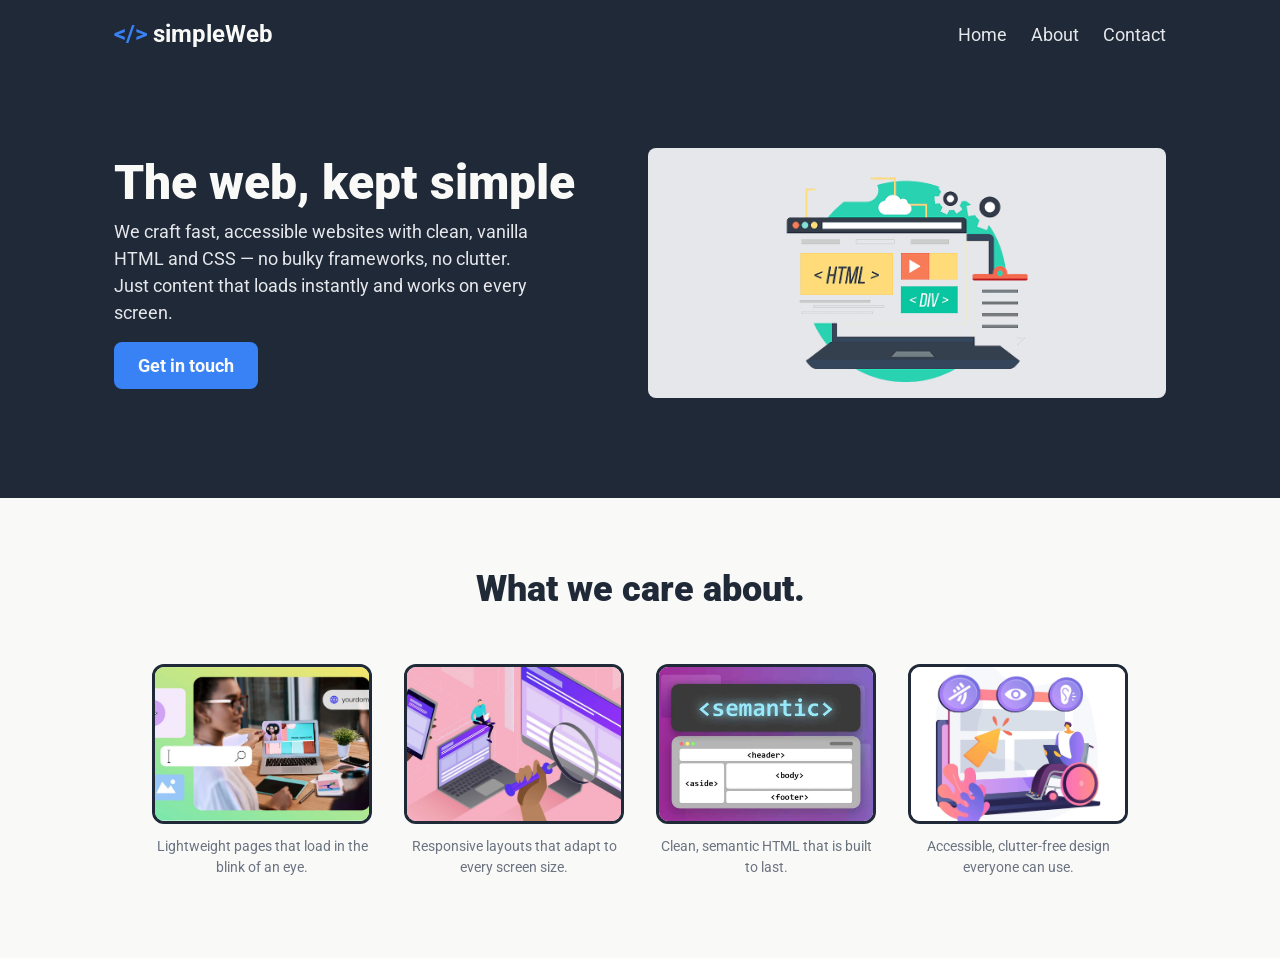
==== index.html @ 4fd6ed1d "refresh home hero and cards content" ====
<!DOCTYPE html>
<html lang="en">
  <head>
    <meta charset="UTF-8" />
    <meta name="viewport" content="width=device-width, initial-scale=1.0" />
    <title>Team Project — Home</title>

    <!-- Shared CSS foundation -->
    <link rel="stylesheet" href="css/reset.css" />
    <link rel="stylesheet" href="css/variables.css" />
    <link rel="stylesheet" href="css/base.css" />
    <!-- Shared components (header, footer) -->
    <link rel="stylesheet" href="css/components.css" />
    <!-- Page-specific styles -->
    <link rel="stylesheet" href="css/index.css" />
  </head>
  <body>
    <!-- Site header — shared component (also used on every secondary page) -->
    <header class="site-header">
      <div class="container site-header__inner">
        <a href="index.html" class="logo"><span class="logo__mark">&lt;/&gt;</span>simpleWeb</a>
        <nav class="site-nav" aria-label="Primary">
          <ul class="nav-list">
            <li><a href="index.html">Home</a></li>
            <li><a href="page-2.html">About</a></li>
            <li><a href="page-3.html">Contact</a></li>
          </ul>
        </nav>
      </div>
    </header>

    <!-- Section 1: Hero — owner: Ziuling -->
    <section class="hero-block">
      <!-- Hero: two columns (text + image)
       The div tag is used to group elements by design;
       no specific semantic tag is needed here. -->
      <div class="hero container">
        <div class="hero__text">
          <h1 class="hero__title">The web, kept simple</h1>
          <p class="hero__subtext">
            We craft fast, accessible websites with clean, vanilla HTML and CSS —
            no bulky frameworks, no clutter. Just content that loads instantly and
            works on every screen.
          </p>
          <a href="page-3.html" class="btn">Get in touch</a>
        </div>
        <img
          class="hero__image"
          src="img/hero-illustration.png"
          alt="Illustration of web development on a laptop showing HTML and DIV tags"
        />
      </div>
    </section>

    <!-- Section 2: Some random information (4 cards) — owner: Ziuling -->
    <section class="info container">
      <h2 class="info__heading">What we care about.</h2>

      <ul class="cards">
        <li class="card">
          <figure class="card__figure">
            <img
              class="card__img"
              src="img/web-page.jpg"
              alt="A designer building a web page on a laptop"
            />
            <figcaption class="card__caption">
              Lightweight pages that load in the blink of an eye.
            </figcaption>
          </figure>
        </li>
        <li class="card">
          <figure class="card__figure">
            <img
              class="card__img"
              src="img/responsive.jpg"
              alt="The same website shown on a phone, laptop and desktop"
            />
            <figcaption class="card__caption">
              Responsive layouts that adapt to every screen size.
            </figcaption>
          </figure>
        </li>
        <li class="card">
          <figure class="card__figure">
            <img
              class="card__img"
              src="img/semantic-html.jpg"
              alt="A diagram of semantic HTML tags: header, aside, body and footer"
            />
            <figcaption class="card__caption">
              Clean, semantic HTML that is built to last.
            </figcaption>
          </figure>
        </li>
        <li class="card">
          <figure class="card__figure">
            <img
              class="card__img"
              src="img/web-accesible.jpg"
              alt="A person in a wheelchair using a laptop, with accessibility icons"
            />
            <figcaption class="card__caption">
              Accessible, clutter-free design everyone can use.
            </figcaption>
          </figure>
        </li>
      </ul>
    </section>

    <!-- Section 3: Quote / testimonial — owner: Monica -->

    <!-- Section 4: Call to action — owner: Monica -->

    <!-- Footer — owner: Monica -->
  </body>
</html>
---- css/variables.css ----
/* ==========================================================================
   variables.css 
   Single source of truth for colors, font family and type sizes.
   ========================================================================== */

:root {
  /* Colors */
  --color-dark: #1F2937;        /* Hero & footer background; info header & quote text */
  --color-light: #F9FAF8;       /* Hero title, logo */
  --color-gray-light: #E5E7EB;  /* Secondary text, header links, quote background */
  --color-blue: #3882F6;        /* Buttons, call-to-action background */

  /* Typography */
  --font: 'Roboto', sans-serif;

  /* Font sizes */
  --fs-hero-title: 48px;        /* weight 900 */
  --fs-logo: 24px;              /* weight 700 */
  --fs-info-header: 36px;       /* weight 900 */
  --fs-quote: 36px;             /* weight 300, italic */
  --fs-secondary: 18px;         /* secondary text & links */

  /* Font weights */
  --fw-light: 300;
  --fw-regular: 400;
  --fw-bold: 700;
  --fw-black: 900;
}
---- css/base.css ----
/* --------------------------------------------------------------------------
   Self-hosted Roboto (files live in /fonts)
   Weights: 300, 400, 700, 900 and italic 300.
   -------------------------------------------------------------------------- */
@font-face {
  font-family: 'Roboto';
  font-style: normal;
  font-weight: 300;
  font-display: swap;
  src: url('../fonts/roboto-light.ttf') format('truetype');
}

@font-face {
  font-family: 'Roboto';
  font-style: normal;
  font-weight: 400;
  font-display: swap;
  src: url('../fonts/roboto-regular.ttf') format('truetype');
}

@font-face {
  font-family: 'Roboto';
  font-style: normal;
  font-weight: 700;
  font-display: swap;
  src: url('../fonts/roboto-bold.ttf') format('truetype');
}

@font-face {
  font-family: 'Roboto';
  font-style: normal;
  font-weight: 900;
  font-display: swap;
  src: url('../fonts/roboto-black.ttf') format('truetype');
}

@font-face {
  font-family: 'Roboto';
  font-style: italic;
  font-weight: 300;
  font-display: swap;
  src: url('../fonts/roboto-light-italic.ttf') format('truetype');
}

/* --------------------------------------------------------------------------
   Global typography
   -------------------------------------------------------------------------- */
body {
  font-family: var(--font);
  font-weight: var(--fw-regular);
  font-size: var(--fs-secondary);
  color: var(--color-dark);
  background-color: var(--color-light);
}

.container {
  display: flex;
  flex-wrap: wrap;
  width: 100%;
  max-width: 1100px;
  margin-inline: auto;
  padding-inline: 24px;
}
---- css/components.css ----
/* ==========================================================================
   components.css — Shared components used across every page
   Site header (logo + nav) and site footer. Layout uses Flexbox only —
   no CSS Grid. Colors/sizes come from variables.css custom properties.
   ========================================================================== */

/* --------------------------------------------------------------------------
   Site header — full-width dark bar; content constrained by .container
   -------------------------------------------------------------------------- */
.site-header {
  background-color: var(--color-dark);
}

/* .container provides flex + max-width + horizontal padding; here we just
   space the logo and nav apart and center them vertically. */
.site-header__inner {
  justify-content: space-between;
  align-items: center;
  padding-top: 16px;
  padding-bottom: 16px;
}

.logo {
  font-size: var(--fs-logo);
  font-weight: var(--fw-bold);
  color: var(--color-light);
}

/* Code-style brackets accent in the logo */
.logo__mark {
  margin-right: 6px;
  color: var(--color-blue);
}

.nav-list {
  display: flex;
  flex-wrap: wrap;
  gap: 24px;
}

.site-nav a {
  font-size: var(--fs-secondary);
  color: var(--color-gray-light);
  transition: color 0.15s ease;
}

.site-nav a:hover {
  color: var(--color-light);
}

/* NOTE: The shared site footer (.site-footer) is owned by Monica and will be
   added here as a shared component. Left out on purpose for now. */

/* --------------------------------------------------------------------------
   Responsive — header centers and nav wraps on small screens
   -------------------------------------------------------------------------- */
@media (max-width: 600px) {
  .site-header__inner {
    flex-wrap: wrap;
    justify-content: center;
    gap: 12px;
    text-align: center;
  }

  .nav-list {
    justify-content: center;
  }
}
---- css/index.css ----
/* ==========================================================================
   index.css — Page-specific styles for index.html
   ========================================================================== */

/* --------------------------------------------------------------------------
   Section 1: Hero — owner: Ziuling
   (Header/nav styles moved to the shared components.css)
   -------------------------------------------------------------------------- */

.hero-block {
  background-color: var(--color-dark);
}

.hero {
  flex-wrap: nowrap;
  align-items: center;
  gap: 48px;
  padding-top: 80px;
  padding-bottom: 100px;
}

/* Left column: title, subtext, button */
.hero__text {
  flex: 1;
}

.hero__title {
  font-size: var(--fs-hero-title);
  font-weight: var(--fw-black);
  line-height: 1.1;
  color: var(--color-light);
}

.hero__subtext {
  margin-top: 8px;
  max-width: 420px;
  font-size: var(--fs-secondary);
  color: var(--color-gray-light);
}

/* Right column: hero illustration (transparent PNG) on a gray panel */
.hero__image {
  flex: 1;
  min-width: 0; /* allow the image to shrink inside the flex row */
  align-self: stretch; /* match the height of the text column */
  width: 100%;
  height: 250px;
  padding: 16px;
  object-fit: contain; /* show the whole illustration, no cropping */
  background-color: var(--color-gray-light);
  border-radius: 8px;
}

/* --------------------------------------------------------------------------
   Reusable button (also used in Section 4 — keep generic)
   -------------------------------------------------------------------------- */
.btn {
  display: inline-block;
  margin-top: 16px;
  padding: 10px 24px;
  border: none;
  border-radius: 8px;
  background-color: var(--color-blue);
  color: var(--color-light);
  font-weight: var(--fw-bold);
  cursor: pointer;
  transition: background-color 0.15s ease, transform 0.05s ease;
}

.btn:hover {
  background-color: #1c6fe0; /* slightly darker shade of --color-blue */
}

.btn:active {
  transform: translateY(1px);
}

/* --------------------------------------------------------------------------
   Responsive
   -------------------------------------------------------------------------- */

/* Tablet: stack hero text on top, image below */
@media (max-width: 900px) {
  .hero {
    flex-direction: column;
    align-items: stretch;
    padding-top: 56px;
    padding-bottom: 64px;
  }

  .hero__subtext {
    max-width: none;
  }
}

/* Mobile: smaller hero title (header behavior lives in components.css) */
@media (max-width: 600px) {
  .hero__title {
    font-size: var(--fs-info-header); /* 36px */
  }
}
  

/* --------------------------------------------------------------------------
   Section 2: Some random information (4 cards) — owner: Ziuling
   -------------------------------------------------------------------------- */
/* .info reuses .container (flex + max-width + horizontal padding). Stack its
   children vertically (heading on top, cards below) and center them. */
.info {
  flex-direction: column;
  align-items: center;
  padding-top: 64px;
  padding-bottom: 80px;
}

.info__heading {
  margin-bottom: 48px;
  font-size: var(--fs-info-header); /* 36px */
  font-weight: var(--fw-black);
  color: var(--color-dark);
  text-align: center;
}

/* Cards row: Flexbox with wrap so it can reflow responsively. */
.cards {
  display: flex;
  flex-wrap: wrap;
  justify-content: center;
  gap: 32px;
  width: 100%;
}

/* Each card: the figure (image + caption), stacked. */
.card {
  display: flex;
  flex-direction: column;
  flex: 0 1 220px; /* sit four-in-a-row on desktop, allowed to shrink */
  max-width: 220px;
}

/* figure groups the image and its caption; reset its default margin. */
.card__figure {
  margin: 0;
  display: flex;
  flex-direction: column;
}

.card__img {
  width: 100%;
  height: 160px;
  object-fit: cover; /* crop instead of distort */
  border: 3px solid var(--color-dark);
  border-radius: 12px;
}

.card__caption {
  margin-top: 12px;
  font-size: 14px;
  color: #6B7280; /* muted gray, not an existing token */
  text-align: center;
}

/* Tablet: cards wrap into a 2x2 layout. */
@media (max-width: 900px) {
  .card {
    flex: 1 1 40%;
    max-width: 280px;
  }
}

/* Mobile: cards stack into a single column; smaller heading. */
@media (max-width: 600px) {
  .card {
    flex: 1 1 100%;
    max-width: 320px;
  }

  .info__heading {
    font-size: 28px;
  }
}


/* --------------------------------------------------------------------------
   Section 3: Quote / testimonial — owner: Monica
   -------------------------------------------------------------------------- */


/* --------------------------------------------------------------------------
   Section 4: Call to action — owner: Monica
   -------------------------------------------------------------------------- */


/* --------------------------------------------------------------------------
   Footer — owner: Monica
   -------------------------------------------------------------------------- */
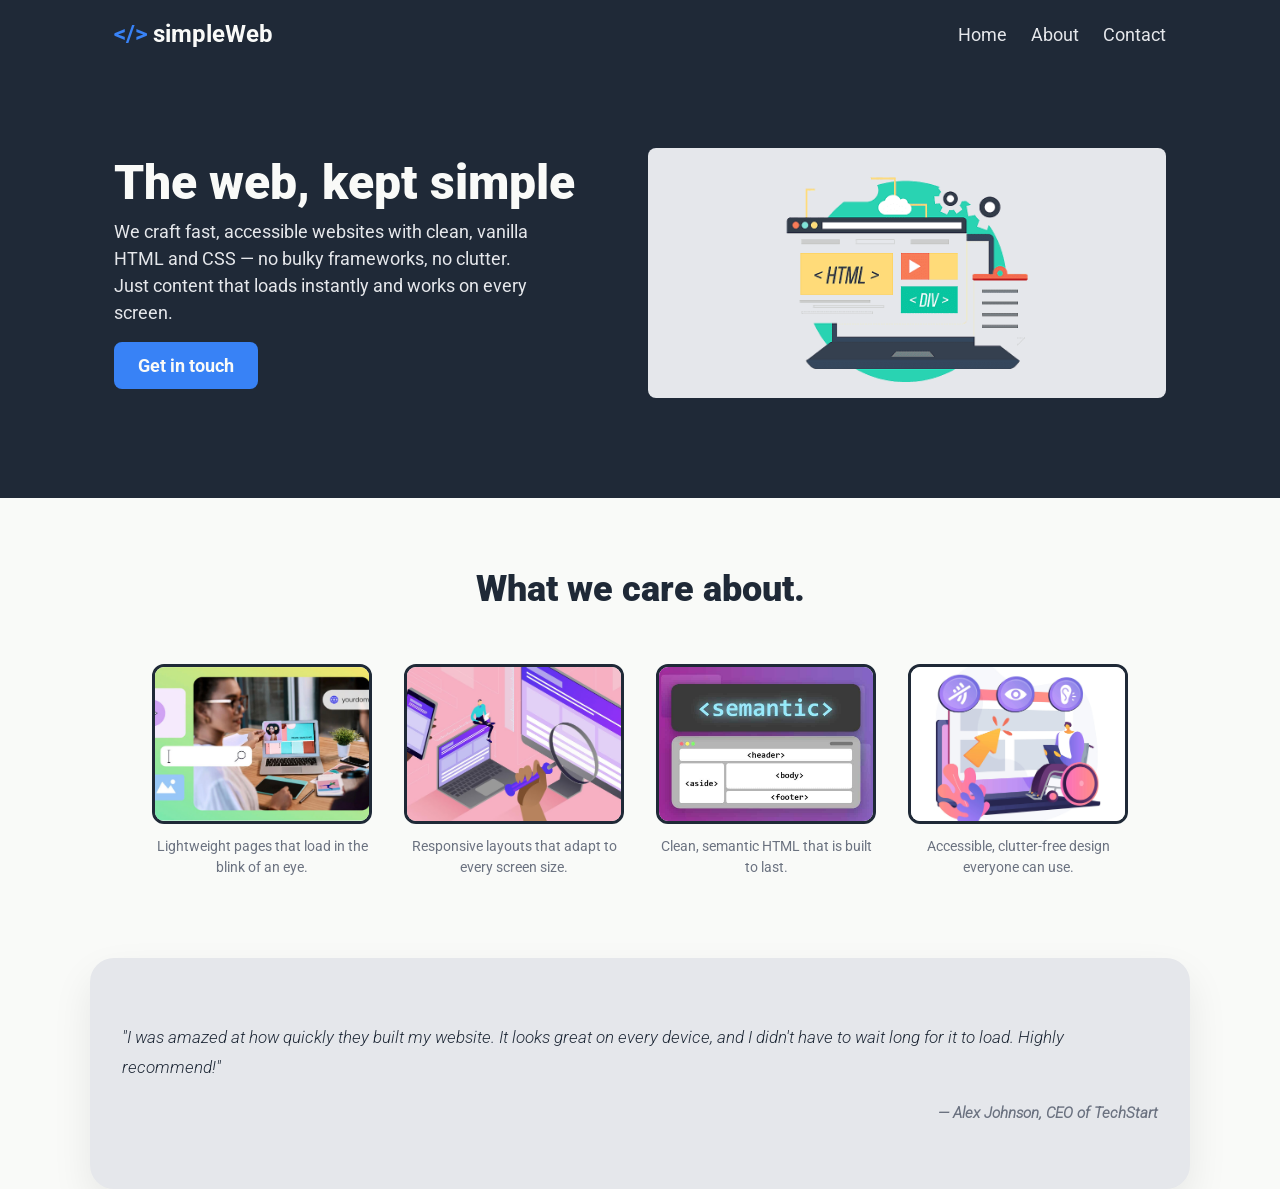
==== commit 3295682f: "added blockquote and refactored max width" ====
--- a/index.html
+++ b/index.html
@@ -107,8 +107,16 @@
         </li>
       </ul>
     </section>
-
-    <!-- Section 3: Quote / testimonial — owner: Monica -->
+    <section>
+      <blockquote class="testimonial container">
+        <p class="testimonial__text">
+          "I was amazed at how quickly they built my website. It looks great on
+          every device, and I didn't have to wait long for it to load. Highly
+          recommend!"
+        </p>
+        <cite class="testimonial__author">— Alex Johnson, CEO of TechStart</cite>
+      </blockquote>
+    </section>
 
     <!-- Section 4: Call to action — owner: Monica -->
 
--- a/css/base.css
+++ b/css/base.css
@@ -56,8 +56,7 @@
 .container {
   display: flex;
   flex-wrap: wrap;
-  width: 100%;
-  max-width: 1100px;
+  width: clamp(600px, 90vw, 1100px);
   margin-inline: auto;
   padding-inline: 24px;
 }
--- a/css/index.css
+++ b/css/index.css
@@ -180,11 +180,28 @@
   }
 }
 
-
-/* --------------------------------------------------------------------------
-   Section 3: Quote / testimonial — owner: Monica
-   -------------------------------------------------------------------------- */
-
+.testimonial {
+  flex-direction: column;
+  gap: 20px;
+  padding: 64px 32px;
+  background-color: var(--color-gray-light);
+  border-radius: 24px;
+  box-shadow: 0 18px 40px rgba(0, 0, 0, 0.08);
+}
+
+.testimonial__text {
+  font-size: 1.05rem;
+  line-height: 1.8;
+  color: var(--color-dark);
+  font-style: italic;
+}
+
+.testimonial__author {
+  align-self: flex-end;
+  font-size: 0.95rem;
+  color: #6B7280;
+  font-weight: var(--fw-bold);
+}
 
 /* --------------------------------------------------------------------------
    Section 4: Call to action — owner: Monica
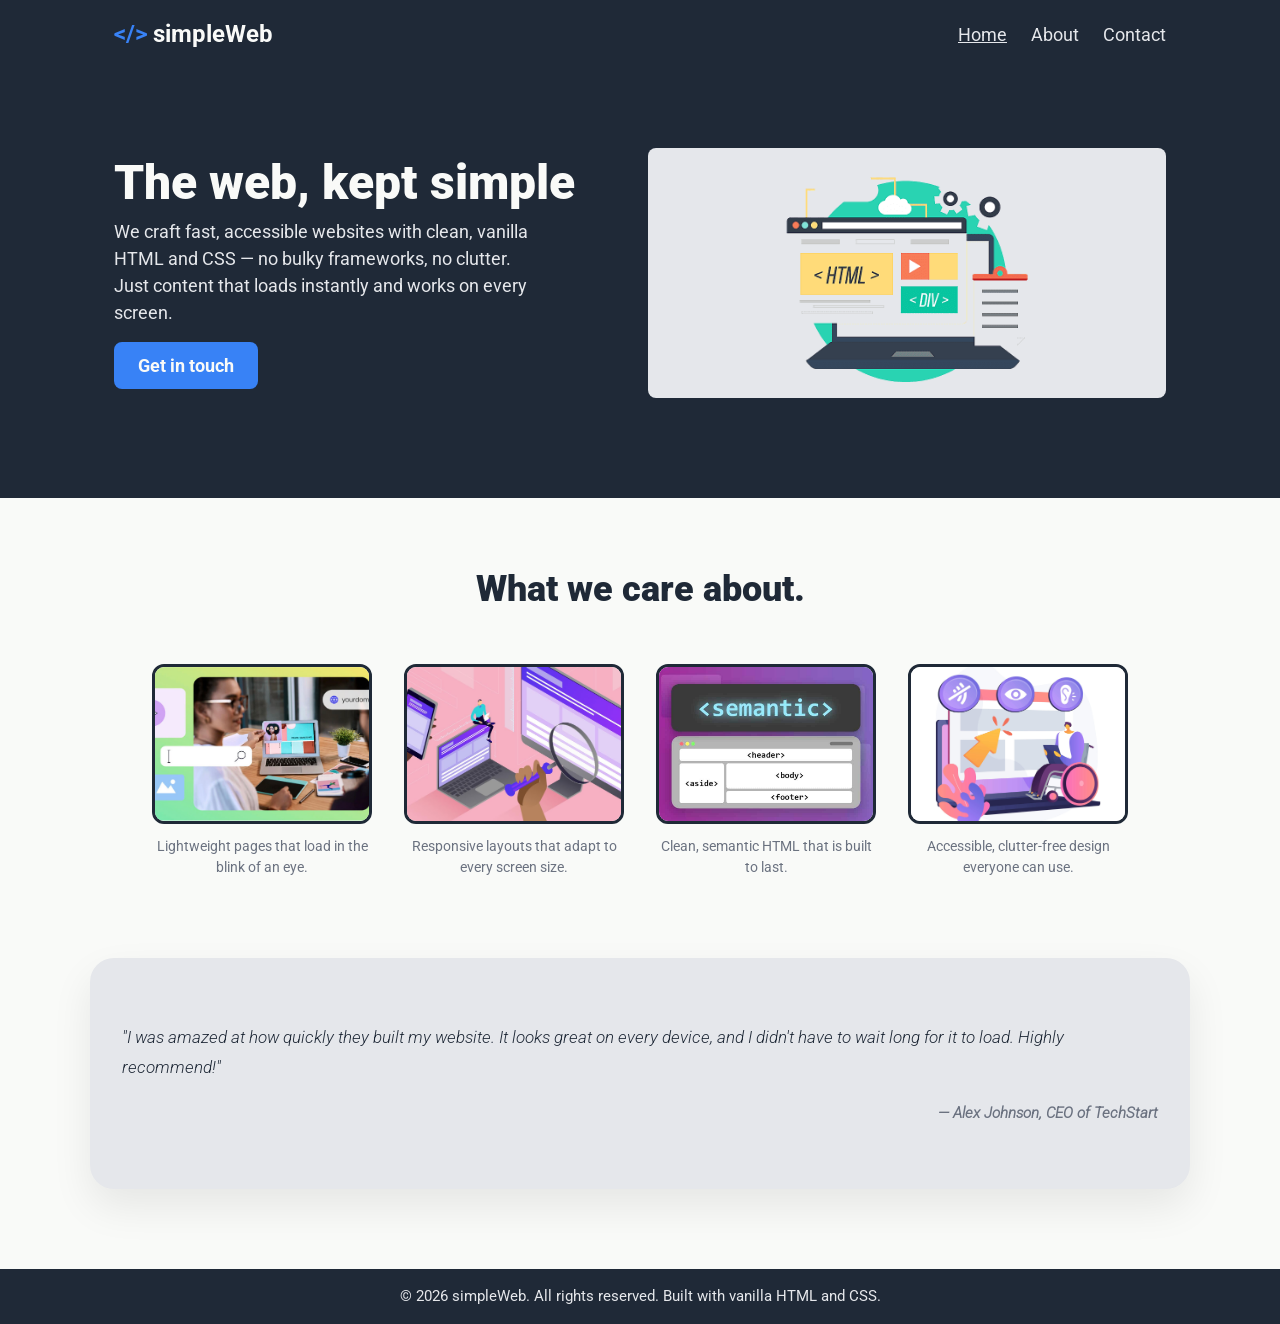
==== commit 9c590a28: "added footer + aria current" ====
--- a/index.html
+++ b/index.html
@@ -21,7 +21,7 @@
         <a href="index.html" class="logo"><span class="logo__mark">&lt;/&gt;</span>simpleWeb</a>
         <nav class="site-nav" aria-label="Primary">
           <ul class="nav-list">
-            <li><a href="index.html">Home</a></li>
+            <li><a href="index.html" aria-current="page">Home</a></li>
             <li><a href="page-2.html">About</a></li>
             <li><a href="page-3.html">Contact</a></li>
           </ul>
@@ -118,8 +118,16 @@
       </blockquote>
     </section>
 
+
+
     <!-- Section 4: Call to action — owner: Monica -->
-
-    <!-- Footer — owner: Monica -->
+         
+    <footer class="site-footer">
+      <div class="site-footer__inner">
+        <p class="site-footer__text">
+          &copy; 2026 simpleWeb. All rights reserved. Built with vanilla HTML and CSS.
+        </p>
+      </div>
+    </footer>
   </body>
 </html>
--- a/css/base.css
+++ b/css/base.css
@@ -45,7 +45,15 @@
 /* --------------------------------------------------------------------------
    Global typography
    -------------------------------------------------------------------------- */
+html,
 body {
+  height: 100%;
+}
+
+body {
+  display: flex;
+  flex-direction: column;
+  min-height: 100vh;
   font-family: var(--font);
   font-weight: var(--fw-regular);
   font-size: var(--fs-secondary);
@@ -60,3 +68,7 @@
   margin-inline: auto;
   padding-inline: 24px;
 }
+
+main {
+  flex: 1 0 auto;
+}
--- a/css/components.css
+++ b/css/components.css
@@ -28,7 +28,7 @@
 
 /* Code-style brackets accent in the logo */
 .logo__mark {
-  margin-right: 6px;
+ margin-right: 6px;
   color: var(--color-blue);
 }
 
@@ -48,8 +48,33 @@
   color: var(--color-light);
 }
 
-/* NOTE: The shared site footer (.site-footer) is owned by Monica and will be
-   added here as a shared component. Left out on purpose for now. */
+[aria-current="page"] {
+  text-decoration: underline;
+}
+
+
+/* --------------------------------------------------------------------------
+   Shared footer
+   -------------------------------------------------------------------------- */
+.site-footer {
+  background-color: var(--color-dark);
+  color: var(--color-light);
+}
+.site-footer__inner {
+  display: flex;
+  justify-content: center;
+  align-items: center;
+  padding: 16px 0;
+  max-width: 680px;
+  margin-inline: auto;
+  padding-inline: 24px;
+}
+.site-footer__text {
+  margin: 0;
+  font-size: 0.95rem;
+  color: var(--color-gray-light);
+  text-align: center;
+}
 
 /* --------------------------------------------------------------------------
    Responsive — header centers and nav wraps on small screens
--- a/css/index.css
+++ b/css/index.css
@@ -182,8 +182,9 @@
 
 .testimonial {
   flex-direction: column;
-  gap: 20px;
+   gap: 20px;
   padding: 64px 32px;
+  margin-bottom: 80px;
   background-color: var(--color-gray-light);
   border-radius: 24px;
   box-shadow: 0 18px 40px rgba(0, 0, 0, 0.08);
@@ -207,7 +208,3 @@
    Section 4: Call to action — owner: Monica
    -------------------------------------------------------------------------- */
 
-
-/* --------------------------------------------------------------------------
-   Footer — owner: Monica
-   -------------------------------------------------------------------------- */
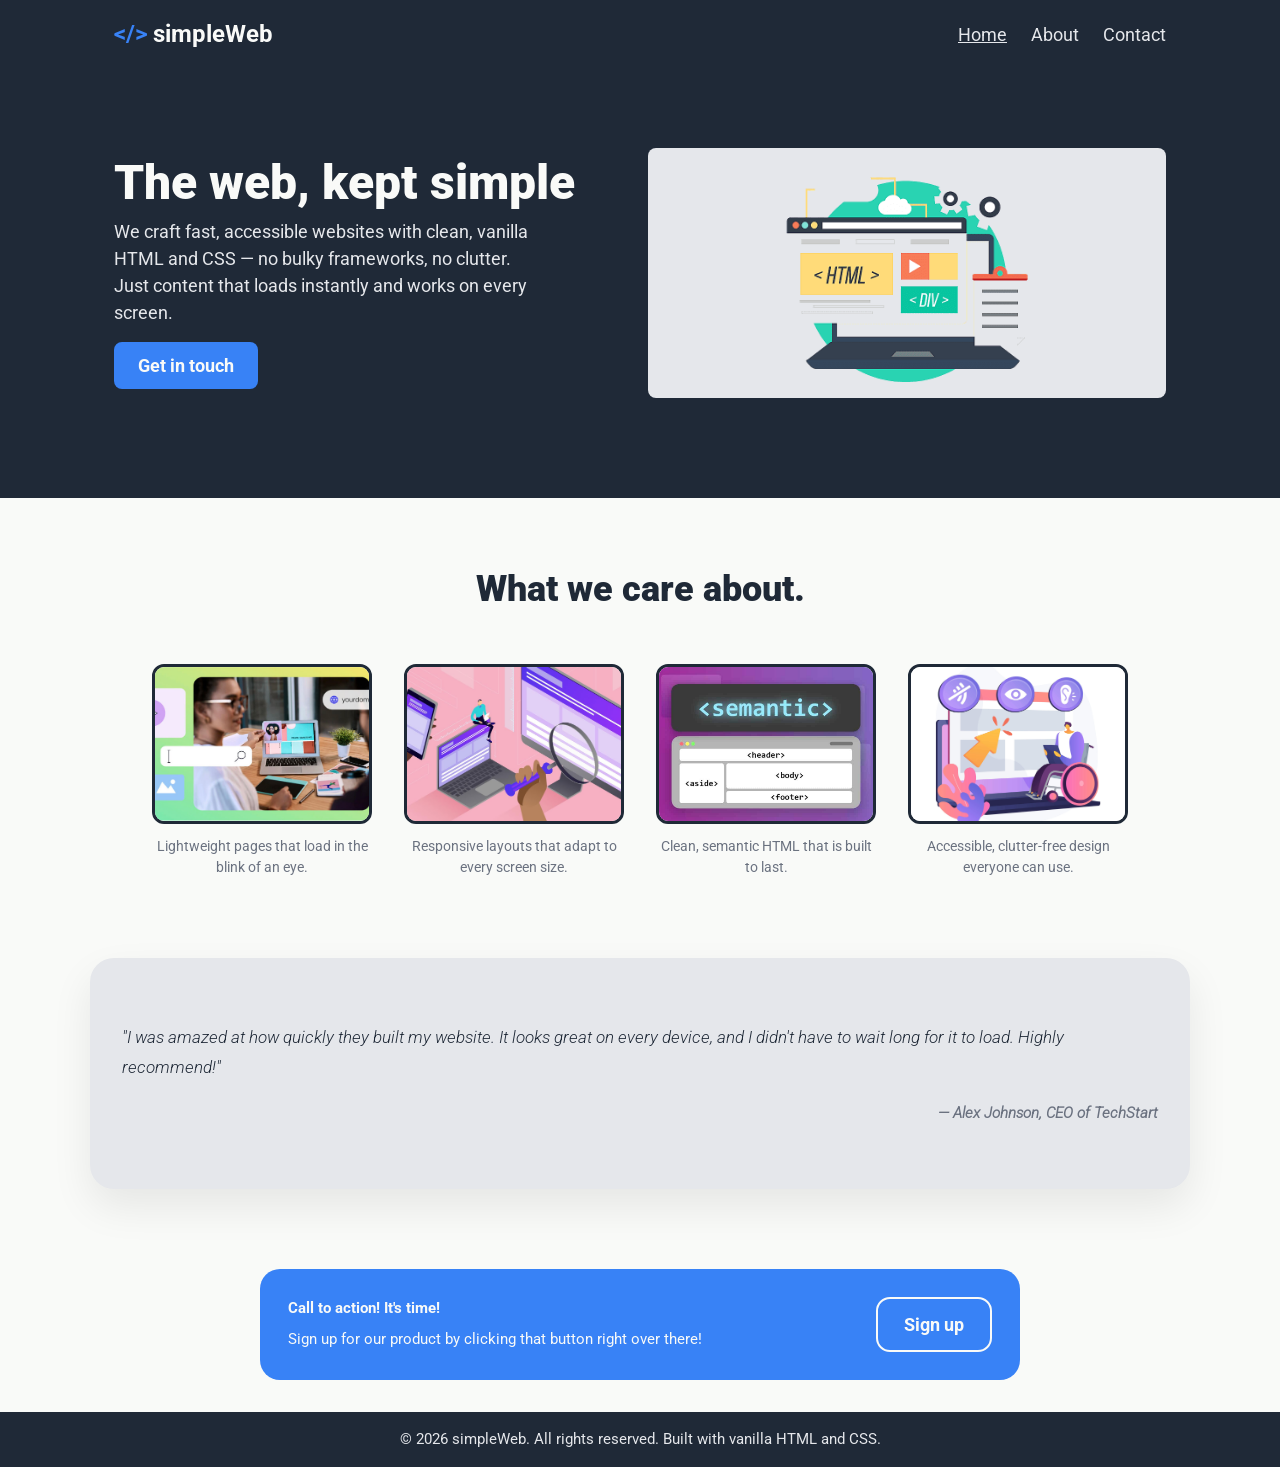
==== commit 370fd627: "added call to action + main section + format" ====
--- a/index.html
+++ b/index.html
@@ -1,69 +1,65 @@
 <!DOCTYPE html>
 <html lang="en">
-  <head>
-    <meta charset="UTF-8" />
-    <meta name="viewport" content="width=device-width, initial-scale=1.0" />
-    <title>Team Project — Home</title>
 
-    <!-- Shared CSS foundation -->
-    <link rel="stylesheet" href="css/reset.css" />
-    <link rel="stylesheet" href="css/variables.css" />
-    <link rel="stylesheet" href="css/base.css" />
-    <!-- Shared components (header, footer) -->
-    <link rel="stylesheet" href="css/components.css" />
-    <!-- Page-specific styles -->
-    <link rel="stylesheet" href="css/index.css" />
-  </head>
-  <body>
-    <!-- Site header — shared component (also used on every secondary page) -->
-    <header class="site-header">
-      <div class="container site-header__inner">
-        <a href="index.html" class="logo"><span class="logo__mark">&lt;/&gt;</span>simpleWeb</a>
-        <nav class="site-nav" aria-label="Primary">
-          <ul class="nav-list">
-            <li><a href="index.html" aria-current="page">Home</a></li>
-            <li><a href="page-2.html">About</a></li>
-            <li><a href="page-3.html">Contact</a></li>
-          </ul>
-        </nav>
-      </div>
-    </header>
+<head>
+  <meta charset="UTF-8" />
+  <meta name="viewport" content="width=device-width, initial-scale=1.0" />
+  <title>Team Project — Home</title>
 
-    <!-- Section 1: Hero — owner: Ziuling -->
-    <section class="hero-block">
-      <!-- Hero: two columns (text + image)
+  <!-- Shared CSS foundation -->
+  <link rel="stylesheet" href="css/reset.css" />
+  <link rel="stylesheet" href="css/variables.css" />
+  <link rel="stylesheet" href="css/base.css" />
+  <!-- Shared components (header, footer) -->
+  <link rel="stylesheet" href="css/components.css" />
+  <!-- Page-specific styles -->
+  <link rel="stylesheet" href="css/index.css" />
+</head>
+
+<body>
+  <!-- Site header — shared component (also used on every secondary page) -->
+  <header class="site-header">
+    <div class="container site-header__inner">
+      <a href="index.html" class="logo"><span class="logo__mark">&lt;/&gt;</span>simpleWeb</a>
+      <nav class="site-nav" aria-label="Primary">
+        <ul class="nav-list">
+          <li><a href="index.html" aria-current="page">Home</a></li>
+          <li><a href="page-2.html">About</a></li>
+          <li><a href="page-3.html">Contact</a></li>
+        </ul>
+      </nav>
+    </div>
+  </header>
+
+  <!-- Section 1: Hero — owner: Ziuling -->
+  <section class="hero-block">
+    <!-- Hero: two columns (text + image)
        The div tag is used to group elements by design;
        no specific semantic tag is needed here. -->
-      <div class="hero container">
-        <div class="hero__text">
-          <h1 class="hero__title">The web, kept simple</h1>
-          <p class="hero__subtext">
-            We craft fast, accessible websites with clean, vanilla HTML and CSS —
-            no bulky frameworks, no clutter. Just content that loads instantly and
-            works on every screen.
-          </p>
-          <a href="page-3.html" class="btn">Get in touch</a>
-        </div>
-        <img
-          class="hero__image"
-          src="img/hero-illustration.png"
-          alt="Illustration of web development on a laptop showing HTML and DIV tags"
-        />
+    <div class="hero container">
+      <div class="hero__text">
+        <h1 class="hero__title">The web, kept simple</h1>
+        <p class="hero__subtext">
+          We craft fast, accessible websites with clean, vanilla HTML and CSS —
+          no bulky frameworks, no clutter. Just content that loads instantly and
+          works on every screen.
+        </p>
+        <a href="page-3.html" class="btn">Get in touch</a>
       </div>
-    </section>
+      <img class="hero__image" src="img/hero-illustration.png"
+        alt="Illustration of web development on a laptop showing HTML and DIV tags" />
+    </div>
+  </section>
 
-    <!-- Section 2: Some random information (4 cards) — owner: Ziuling -->
+  <!-- Section 2: Some random information (4 cards) — owner: Ziuling -->
+  <main>
     <section class="info container">
       <h2 class="info__heading">What we care about.</h2>
 
       <ul class="cards">
         <li class="card">
           <figure class="card__figure">
-            <img
-              class="card__img"
-              src="img/web-page.jpg"
-              alt="A designer building a web page on a laptop"
-            />
+            <img class="card__img" src="img/web-page.jpg" alt="A designer building a web page on a laptop" />
             <figcaption class="card__caption">
               Lightweight pages that load in the blink of an eye.
             </figcaption>
@@ -71,11 +67,8 @@
         </li>
         <li class="card">
           <figure class="card__figure">
-            <img
-              class="card__img"
-              src="img/responsive.jpg"
-              alt="The same website shown on a phone, laptop and desktop"
-            />
+            <img class="card__img" src="img/responsive.jpg"
+              alt="The same website shown on a phone, laptop and desktop" />
             <figcaption class="card__caption">
               Responsive layouts that adapt to every screen size.
             </figcaption>
@@ -83,11 +76,8 @@
         </li>
         <li class="card">
           <figure class="card__figure">
-            <img
-              class="card__img"
-              src="img/semantic-html.jpg"
-              alt="A diagram of semantic HTML tags: header, aside, body and footer"
-            />
+            <img class="card__img" src="img/semantic-html.jpg"
+              alt="A diagram of semantic HTML tags: header, aside, body and footer" />
             <figcaption class="card__caption">
               Clean, semantic HTML that is built to last.
             </figcaption>
@@ -95,11 +85,8 @@
         </li>
         <li class="card">
           <figure class="card__figure">
-            <img
-              class="card__img"
-              src="img/web-accesible.jpg"
-              alt="A person in a wheelchair using a laptop, with accessibility icons"
-            />
+            <img class="card__img" src="img/web-accesible.jpg"
+              alt="A person in a wheelchair using a laptop, with accessibility icons" />
             <figcaption class="card__caption">
               Accessible, clutter-free design everyone can use.
             </figcaption>
@@ -117,17 +104,21 @@
         <cite class="testimonial__author">— Alex Johnson, CEO of TechStart</cite>
       </blockquote>
     </section>
+    <section class="cta-banner">
+      <div class="cta-content">
+        <h2>Call to action! It's time!</h2>
+        <p>Sign up for our product by clicking that button right over there!</p>
+      </div>
+      <a href="#" class="cta-button">Sign up</a>
+    </section>
+  </main>
+  <footer class="site-footer">
+    <div class="site-footer__inner">
+      <p class="site-footer__text">
+        &copy; 2026 simpleWeb. All rights reserved. Built with vanilla HTML and CSS.
+      </p>
+    </div>
+  </footer>
+</body>
 
-
-
-    <!-- Section 4: Call to action — owner: Monica -->
-         
-    <footer class="site-footer">
-      <div class="site-footer__inner">
-        <p class="site-footer__text">
-          &copy; 2026 simpleWeb. All rights reserved. Built with vanilla HTML and CSS.
-        </p>
-      </div>
-    </footer>
-  </body>
-</html>
+</html>
--- a/css/index.css
+++ b/css/index.css
@@ -204,7 +204,78 @@
   font-weight: var(--fw-bold);
 }
 
-/* --------------------------------------------------------------------------
-   Section 4: Call to action — owner: Monica
-   -------------------------------------------------------------------------- */
-
+.cta-banner {
+  display: flex;
+  align-items: center;
+  justify-content: space-between;
+  gap: 20px;
+  width: min(100%, 760px);
+  margin: 56px auto 32px;
+  padding: 28px 28px;
+  background-color: var(--color-blue);
+  border-radius: 20px;
+  color: var(--color-light);
+  font-family: inherit;
+}
+
+.cta-content {
+  max-width: 620px;
+  font-family: inherit;
+  color: var(--color-light);
+}
+
+.cta-content h2 {
+  margin: 0;
+  font-size: 0.95rem;
+  font-weight: var(--fw-bold);
+  line-height: 1.4;
+  color: var(--color-light);
+}
+
+.cta-content p {
+  margin: 8px 0 0;
+  max-width: 520px;
+  font-size: 0.95rem;
+  line-height: 1.6;
+  color: var(--color-light);
+}
+
+.cta-button {
+  display: inline-flex;
+  align-items: center;
+  justify-content: center;
+  padding: 12px 26px;
+  border: 2px solid var(--color-light);
+  border-radius: 14px;
+  background-color: transparent;
+  color: var(--color-light);
+  font-weight: var(--fw-bold);
+  text-decoration: none;
+  transition: transform 0.1s ease, box-shadow 0.15s ease, background-color 0.15s ease;
+}
+
+.cta-button:hover {
+  transform: translateY(-1px);
+  box-shadow: 0 14px 24px rgba(0, 0, 0, 0.12);
+}
+
+.cta-button:active {
+  transform: translateY(1px);
+}
+
+@media (max-width: 900px) {
+  .cta-banner {
+    flex-direction: column;
+    align-items: stretch;
+    text-align: center;
+  }
+
+  .cta-content {
+    margin: 0 auto;
+  }
+
+  .cta-button {
+    width: fit-content;
+    margin: 0 auto;
+  }
+}
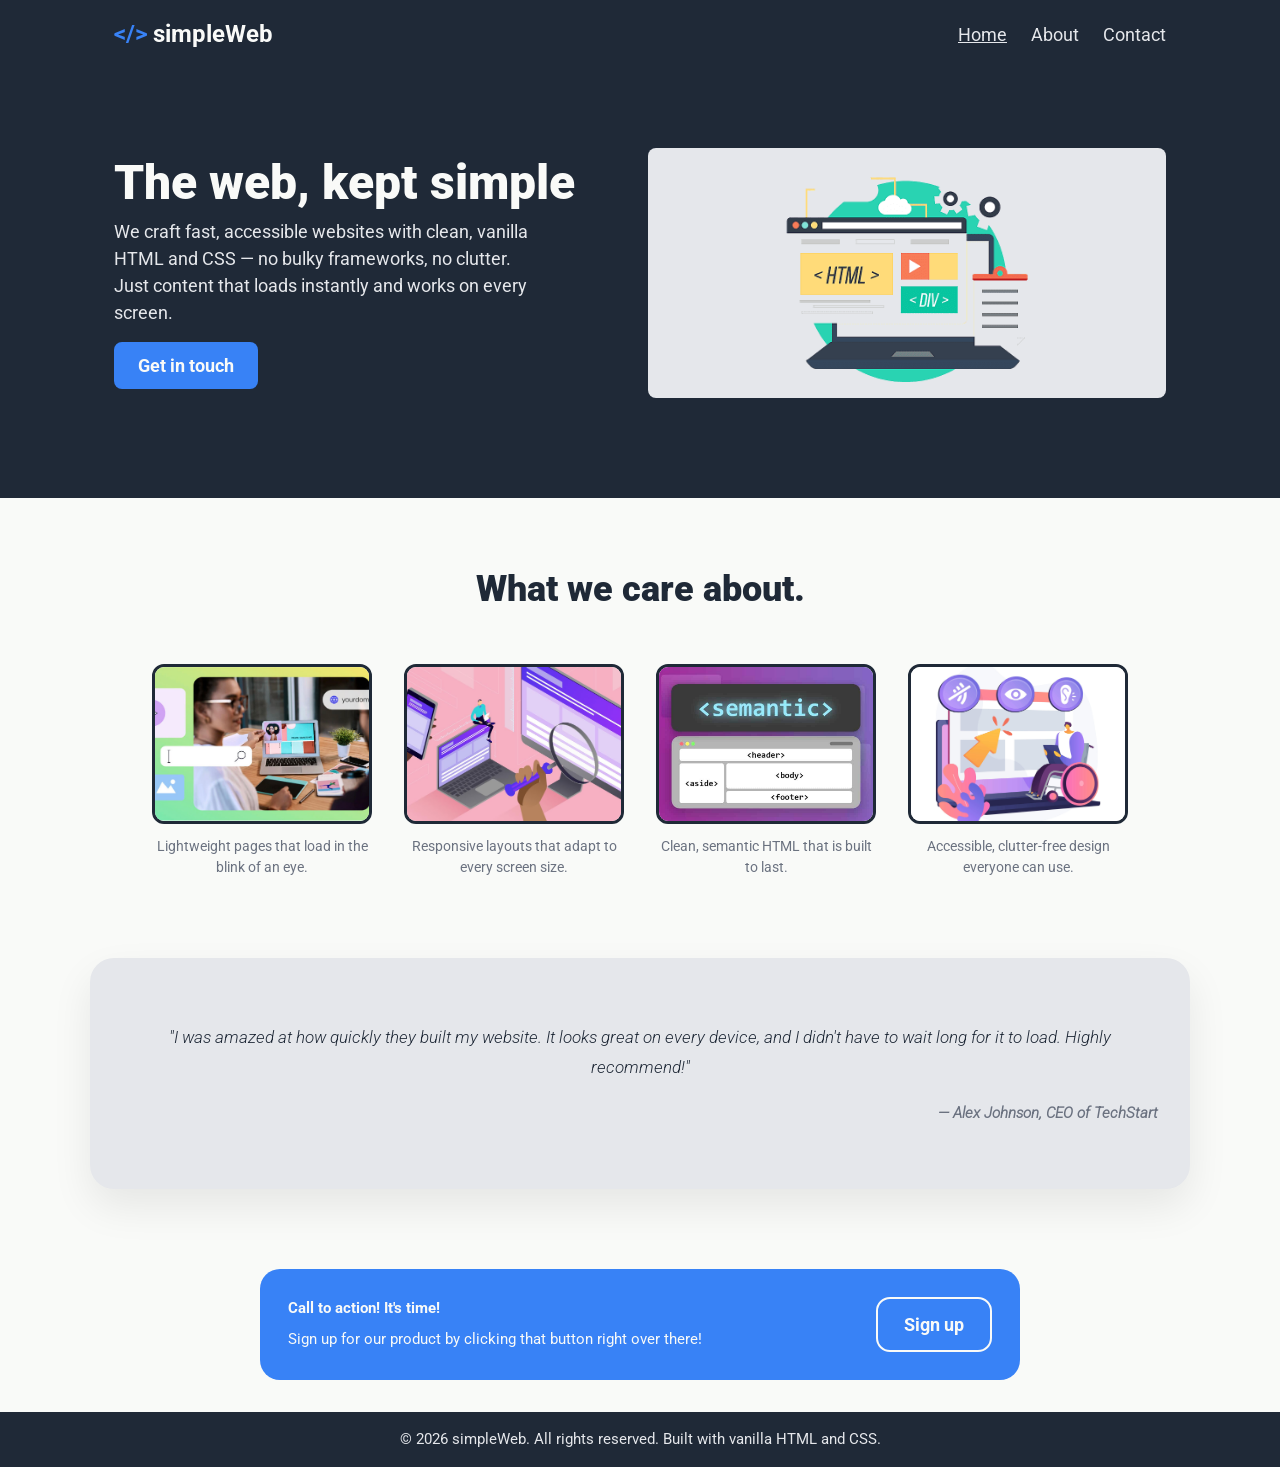
==== commit 703ef172: "removing comments removing unnecessary comments and creating a color variable" ====
--- a/index.html
+++ b/index.html
@@ -30,8 +30,6 @@
       </nav>
     </div>
   </header>
-
-  <!-- Section 1: Hero — owner: Ziuling -->
   <section class="hero-block">
     <!-- Hero: two columns (text + image)
        The div tag is used to group elements by design;
@@ -50,8 +48,6 @@
         alt="Illustration of web development on a laptop showing HTML and DIV tags" />
     </div>
   </section>
-
-  <!-- Section 2: Some random information (4 cards) — owner: Ziuling -->
   <main>
     <section class="info container">
       <h2 class="info__heading">What we care about.</h2>
--- a/css/variables.css
+++ b/css/variables.css
@@ -9,6 +9,7 @@
   --color-light: #F9FAF8;       /* Hero title, logo */
   --color-gray-light: #E5E7EB;  /* Secondary text, header links, quote background */
   --color-blue: #3882F6;        /* Buttons, call-to-action background */
+  --color-gray-dark: #6B7280;    /* Muted gray, used for secondary text */
 
   /* Typography */
   --font: 'Roboto', sans-serif;
--- a/css/base.css
+++ b/css/base.css
@@ -64,7 +64,7 @@
 .container {
   display: flex;
   flex-wrap: wrap;
-  width: clamp(600px, 90vw, 1100px);
+  width: min(100%, 1100px);
   margin-inline: auto;
   padding-inline: 24px;
 }
--- a/css/index.css
+++ b/css/index.css
@@ -1,12 +1,3 @@
-/* ==========================================================================
-   index.css — Page-specific styles for index.html
-   ========================================================================== */
-
-/* --------------------------------------------------------------------------
-   Section 1: Hero — owner: Ziuling
-   (Header/nav styles moved to the shared components.css)
-   -------------------------------------------------------------------------- */
-
 .hero-block {
   background-color: var(--color-dark);
 }
@@ -51,9 +42,6 @@
   border-radius: 8px;
 }
 
-/* --------------------------------------------------------------------------
-   Reusable button (also used in Section 4 — keep generic)
-   -------------------------------------------------------------------------- */
 .btn {
   display: inline-block;
   margin-top: 16px;
@@ -75,10 +63,6 @@
   transform: translateY(1px);
 }
 
-/* --------------------------------------------------------------------------
-   Responsive
-   -------------------------------------------------------------------------- */
-
 /* Tablet: stack hero text on top, image below */
 @media (max-width: 900px) {
   .hero {
@@ -101,9 +85,6 @@
 }
   
 
-/* --------------------------------------------------------------------------
-   Section 2: Some random information (4 cards) — owner: Ziuling
-   -------------------------------------------------------------------------- */
 /* .info reuses .container (flex + max-width + horizontal padding). Stack its
    children vertically (heading on top, cards below) and center them. */
 .info {
@@ -156,11 +137,10 @@
 .card__caption {
   margin-top: 12px;
   font-size: 14px;
-  color: #6B7280; /* muted gray, not an existing token */
+  color: var(--color-gray-dark); 
   text-align: center;
 }
 
-/* Tablet: cards wrap into a 2x2 layout. */
 @media (max-width: 900px) {
   .card {
     flex: 1 1 40%;
@@ -182,7 +162,7 @@
 
 .testimonial {
   flex-direction: column;
-   gap: 20px;
+  gap: 20px;
   padding: 64px 32px;
   margin-bottom: 80px;
   background-color: var(--color-gray-light);
@@ -195,6 +175,7 @@
   line-height: 1.8;
   color: var(--color-dark);
   font-style: italic;
+  text-align: center;
 }
 
 .testimonial__author {
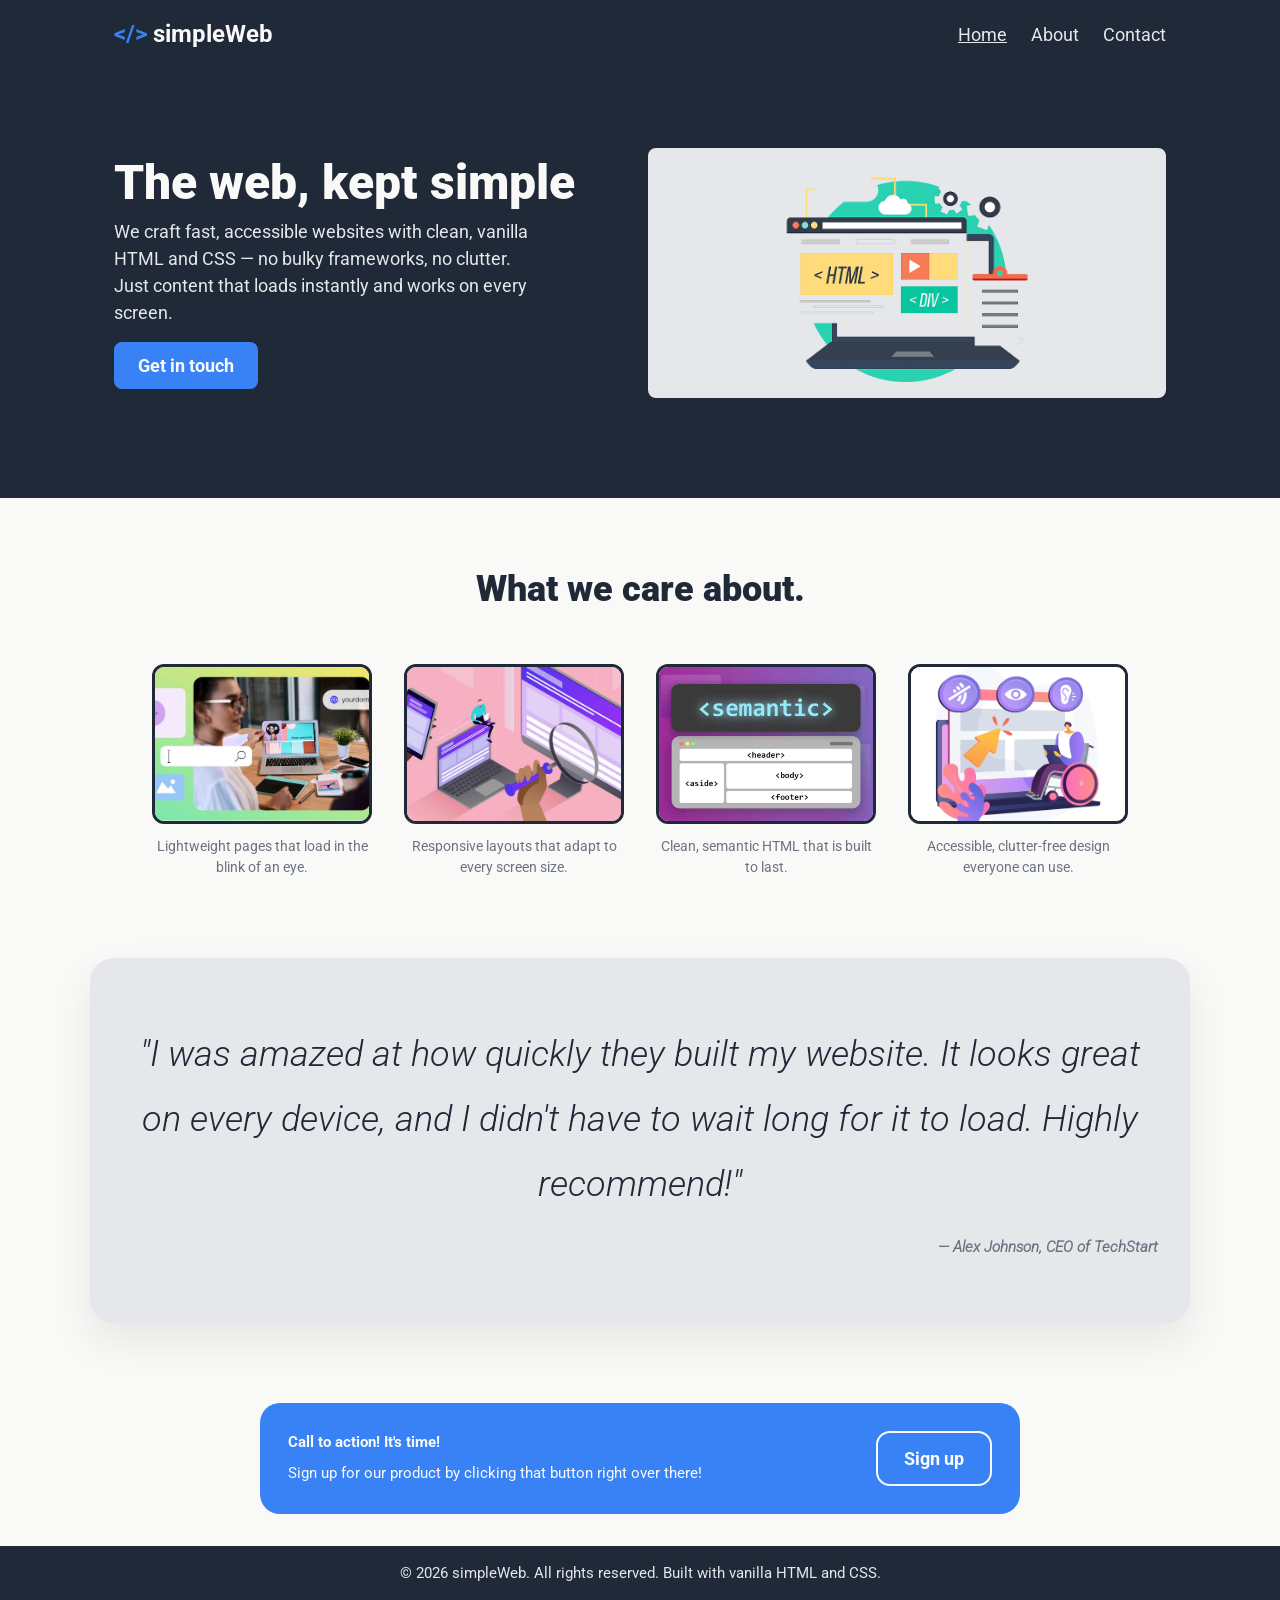
==== commit c010c393: "adding hamburger menu" ====
--- a/index.html
+++ b/index.html
@@ -21,6 +21,11 @@
   <header class="site-header">
     <div class="container site-header__inner">
       <a href="index.html" class="logo"><span class="logo__mark">&lt;/&gt;</span>simpleWeb</a>
+      <!-- Pure-CSS hamburger: hidden checkbox toggles the nav on mobile -->
+      <input type="checkbox" id="nav-toggle" class="nav-toggle" />
+      <label for="nav-toggle" class="nav-toggle-btn" aria-label="Toggle navigation menu">
+        <span class="nav-toggle-bars"></span>
+      </label>
       <nav class="site-nav" aria-label="Primary">
         <ul class="nav-list">
           <li><a href="index.html" aria-current="page">Home</a></li>
--- a/css/variables.css
+++ b/css/variables.css
@@ -5,25 +5,49 @@
 
 :root {
   /* Colors */
-  --color-dark: #1F2937;        /* Hero & footer background; info header & quote text */
-  --color-light: #F9FAF8;       /* Hero title, logo */
-  --color-gray-light: #E5E7EB;  /* Secondary text, header links, quote background */
-  --color-blue: #3882F6;        /* Buttons, call-to-action background */
-  --color-gray-dark: #6B7280;    /* Muted gray, used for secondary text */
+  --color-dark: #1F2937;
+  /* Hero & footer background; info header & quote text */
+  --color-light: #F9FAF8;
+  /* Hero title, logo */
+  --color-gray-light: #E5E7EB;
+  /* Quote section background and secondary text */
+  --color-gray-dark: #6B7280;
+  /* Dark gray for borders, labels, and accents */
+  --color-gray-muted: var(--color-gray-dark);
+  /* Muted gray for secondary text */
+  --color-white: #FFFFFF;
+  /* Light surfaces and field backgrounds */
+  --color-blue: #3882F6;
+  /* Button and call-to-action background */
+  --color-blue-dark: #1C6FE0;
+  /* Hover shade for primary buttons */
+  --color-dark-faded: rgba(15, 23, 42, 0.35);
+  /* Faded dark for borders and accents */
+  --shadow-soft: rgba(0, 0, 0, 0.08);
+  /* Light shadow for cards */
+  --shadow-medium: rgba(0, 0, 0, 0.12);
+  /* Medium shadow for sections */
+  --shadow-strong: rgba(0, 0, 0, 0.15);
+  /* Strong shadow for buttons */
 
   /* Typography */
   --font: 'Roboto', sans-serif;
 
   /* Font sizes */
-  --fs-hero-title: 48px;        /* weight 900 */
-  --fs-logo: 24px;              /* weight 700 */
-  --fs-info-header: 36px;       /* weight 900 */
-  --fs-quote: 36px;             /* weight 300, italic */
-  --fs-secondary: 18px;         /* secondary text & links */
+  --fs-hero-title: 48px;
+  /* weight 900 */
+  --fs-logo: 24px;
+  /* weight 700 */
+  --fs-info-header: 36px;
+  /* weight 900 */
+  --fs-quote: 36px;
+  /* weight 300, italic */
+  --fs-secondary: 18px;
+  /* secondary text & links */
 
   /* Font weights */
   --fw-light: 300;
   --fw-regular: 400;
   --fw-bold: 700;
   --fw-black: 900;
-}
+}
--- a/css/components.css
+++ b/css/components.css
@@ -7,7 +7,8 @@
 /* --------------------------------------------------------------------------
    Site header — full-width dark bar; content constrained by .container
    -------------------------------------------------------------------------- */
-.site-header {
+.site-header,
+.site-footer {
   background-color: var(--color-dark);
 }
 
@@ -52,12 +53,82 @@
   text-decoration: underline;
 }
 
+/* --------------------------------------------------------------------------
+   Hamburger toggle for mobile nav 
+   -------------------------------------------------------------------------- */
+
+.nav-toggle {
+  position: absolute;
+  width: 1px;
+  height: 1px;
+  opacity: 0;
+  pointer-events: none;
+}
+
+/* Hidden on desktop; revealed in the mobile media query. */
+.nav-toggle-btn {
+  display: none;
+  width: 28px;
+  height: 28px;
+  cursor: pointer;
+}
+
+/* The middle bar; ::before and ::after make the top and bottom bars. */
+.nav-toggle-bars,
+.nav-toggle-bars::before,
+.nav-toggle-bars::after {
+  display: block;
+  width: 28px;
+  height: 3px;
+  border-radius: 2px;
+  background-color: var(--color-light);
+  transition: transform 0.2s ease, opacity 0.2s ease;
+}
+
+.nav-toggle-bars {
+  position: relative;
+  top: 13px;
+}
+
+.nav-toggle-bars::before,
+.nav-toggle-bars::after {
+  content: "";
+  position: absolute;
+}
+
+.nav-toggle-bars::before {
+  top: -9px;
+}
+
+.nav-toggle-bars::after {
+  top: 9px;
+}
+
+.nav-toggle:focus-visible ~ .nav-toggle-btn {
+  outline: 2px solid var(--color-blue);
+  outline-offset: 4px;
+}
+
+/* When open, morph the three bars into an "X". */
+.nav-toggle:checked ~ .nav-toggle-btn .nav-toggle-bars {
+  background-color: transparent;
+}
+
+.nav-toggle:checked ~ .nav-toggle-btn .nav-toggle-bars::before {
+  top: 0;
+  transform: rotate(45deg);
+}
+
+.nav-toggle:checked ~ .nav-toggle-btn .nav-toggle-bars::after {
+  top: 0;
+  transform: rotate(-45deg);
+}
+
 
 /* --------------------------------------------------------------------------
    Shared footer
    -------------------------------------------------------------------------- */
 .site-footer {
-  background-color: var(--color-dark);
   color: var(--color-light);
 }
 .site-footer__inner {
@@ -77,17 +148,46 @@
 }
 
 /* --------------------------------------------------------------------------
-   Responsive — header centers and nav wraps on small screens
+   Responsive — collapse the nav behind a hamburger on small screens
    -------------------------------------------------------------------------- */
 @media (max-width: 600px) {
+  /* Logo on the left, hamburger on the right; the nav wraps to a new line. */
   .site-header__inner {
     flex-wrap: wrap;
-    justify-content: center;
-    gap: 12px;
-    text-align: center;
+    justify-content: space-between;
+    align-items: center;
   }
 
+  /* Show the hamburger button. */
+  .nav-toggle-btn {
+    display: block;
+  }
+
+  /* Hide the nav by default; it spans the full width when revealed so it
+     drops below the logo/button row. */
+  .site-nav {
+    flex-basis: 100%;
+    display: none;
+  }
+
+  /* Reveal the nav when the checkbox is checked. */
+  .nav-toggle:checked ~ .site-nav {
+    display: block;
+  }
+
+  /* Stack the links vertically as a full-width dropdown. */
   .nav-list {
-    justify-content: center;
+    flex-direction: column;
+    gap: 4px;
+    padding-top: 12px;
+  }
+
+  .nav-list li {
+    border-top: 1px solid var(--color-dark-faded);
+  }
+
+  .site-nav a {
+    display: block;
+    padding: 10px 4px;
   }
 }
--- a/css/index.css
+++ b/css/index.css
@@ -32,12 +32,15 @@
 /* Right column: hero illustration (transparent PNG) on a gray panel */
 .hero__image {
   flex: 1;
-  min-width: 0; /* allow the image to shrink inside the flex row */
-  align-self: stretch; /* match the height of the text column */
+  min-width: 0;
+  /* allow the image to shrink inside the flex row */
+  align-self: stretch;
+  /* match the height of the text column */
   width: 100%;
   height: 250px;
   padding: 16px;
-  object-fit: contain; /* show the whole illustration, no cropping */
+  object-fit: contain;
+  /* show the whole illustration, no cropping */
   background-color: var(--color-gray-light);
   border-radius: 8px;
 }
@@ -56,7 +59,8 @@
 }
 
 .btn:hover {
-  background-color: #1c6fe0; /* slightly darker shade of --color-blue */
+  background-color: var(--color-blue-dark);
+  /* slightly darker shade of --color-blue */
 }
 
 .btn:active {
@@ -80,10 +84,11 @@
 /* Mobile: smaller hero title (header behavior lives in components.css) */
 @media (max-width: 600px) {
   .hero__title {
-    font-size: var(--fs-info-header); /* 36px */
-  }
-}
-  
+    font-size: var(--fs-info-header);
+    /* 36px */
+  }
+}
+
 
 /* .info reuses .container (flex + max-width + horizontal padding). Stack its
    children vertically (heading on top, cards below) and center them. */
@@ -96,7 +101,8 @@
 
 .info__heading {
   margin-bottom: 48px;
-  font-size: var(--fs-info-header); /* 36px */
+  font-size: var(--fs-info-header);
+  /* 36px */
   font-weight: var(--fw-black);
   color: var(--color-dark);
   text-align: center;
@@ -115,7 +121,8 @@
 .card {
   display: flex;
   flex-direction: column;
-  flex: 0 1 220px; /* sit four-in-a-row on desktop, allowed to shrink */
+  flex: 0 1 220px;
+  /* sit four-in-a-row on desktop, allowed to shrink */
   max-width: 220px;
 }
 
@@ -129,7 +136,8 @@
 .card__img {
   width: 100%;
   height: 160px;
-  object-fit: cover; /* crop instead of distort */
+  object-fit: cover;
+  /* crop instead of distort */
   border: 3px solid var(--color-dark);
   border-radius: 12px;
 }
@@ -137,7 +145,8 @@
 .card__caption {
   margin-top: 12px;
   font-size: 14px;
-  color: var(--color-gray-dark); 
+  color: var(--color-gray-muted);
+  /* muted gray for secondary text */
   text-align: center;
 }
 
@@ -167,11 +176,11 @@
   margin-bottom: 80px;
   background-color: var(--color-gray-light);
   border-radius: 24px;
-  box-shadow: 0 18px 40px rgba(0, 0, 0, 0.08);
+  box-shadow: 0 18px 40px var(--shadow-soft);
 }
 
 .testimonial__text {
-  font-size: 1.05rem;
+  font-size: var(--fs-quote);
   line-height: 1.8;
   color: var(--color-dark);
   font-style: italic;
@@ -181,7 +190,7 @@
 .testimonial__author {
   align-self: flex-end;
   font-size: 0.95rem;
-  color: #6B7280;
+  color: var(--color-gray-muted);
   font-weight: var(--fw-bold);
 }
 
@@ -201,7 +210,6 @@
 
 .cta-content {
   max-width: 620px;
-  font-family: inherit;
   color: var(--color-light);
 }
 
@@ -210,7 +218,6 @@
   font-size: 0.95rem;
   font-weight: var(--fw-bold);
   line-height: 1.4;
-  color: var(--color-light);
 }
 
 .cta-content p {
@@ -218,7 +225,6 @@
   max-width: 520px;
   font-size: 0.95rem;
   line-height: 1.6;
-  color: var(--color-light);
 }
 
 .cta-button {
@@ -237,7 +243,7 @@
 
 .cta-button:hover {
   transform: translateY(-1px);
-  box-shadow: 0 14px 24px rgba(0, 0, 0, 0.12);
+  box-shadow: 0 14px 24px var(--shadow-medium);
 }
 
 .cta-button:active {
@@ -259,4 +265,4 @@
     width: fit-content;
     margin: 0 auto;
   }
-}
+}
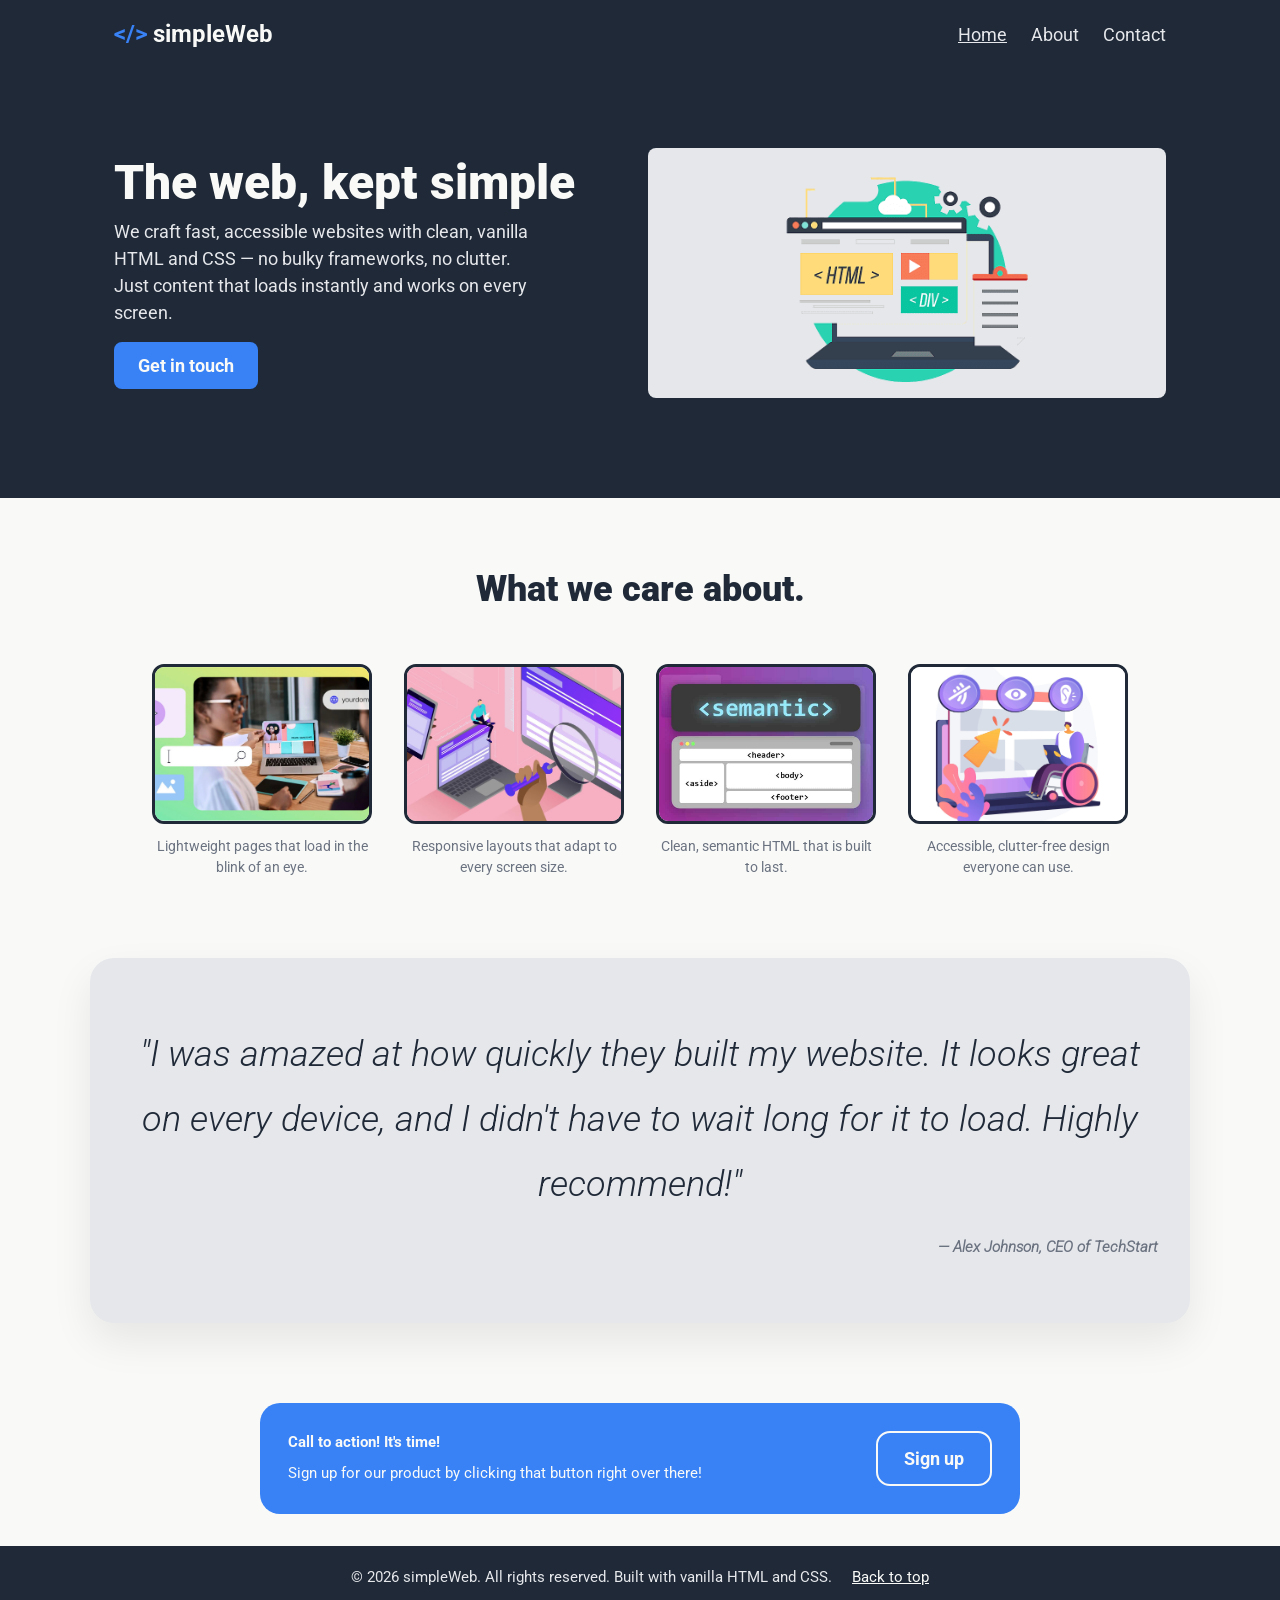
==== commit c4bfe456: "add main id and back to top navigation" ====
--- a/index.html
+++ b/index.html
@@ -35,11 +35,12 @@
       </nav>
     </div>
   </header>
-  <section class="hero-block">
-    <!-- Hero: two columns (text + image)
-       The div tag is used to group elements by design;
-       no specific semantic tag is needed here. -->
-    <div class="hero container">
+  <main id="main-content">
+    <section class="hero-block">
+      <!-- Hero: two columns (text + image)
+         The div tag is used to group elements by design;
+         no specific semantic tag is needed here. -->
+      <div class="hero container">
       <div class="hero__text">
         <h1 class="hero__title">The web, kept simple</h1>
         <p class="hero__subtext">
@@ -53,7 +54,7 @@
         alt="Illustration of web development on a laptop showing HTML and DIV tags" />
     </div>
   </section>
-  <main>
+  
     <section class="info container">
       <h2 class="info__heading">What we care about.</h2>
 
@@ -117,6 +118,7 @@
     <div class="site-footer__inner">
       <p class="site-footer__text">
         &copy; 2026 simpleWeb. All rights reserved. Built with vanilla HTML and CSS.
+        <a href="#main-content" class="site-footer__link">Back to top</a>
       </p>
     </div>
   </footer>
--- a/css/components.css
+++ b/css/components.css
@@ -146,6 +146,17 @@
   color: var(--color-gray-light);
   text-align: center;
 }
+.site-footer__link {
+  display: inline-block;
+  margin-top: 0.25rem;
+  margin-left: 1rem;
+  color: var(--color-light);
+  text-decoration: underline;
+}
+.site-footer__link:hover,
+.site-footer__link:focus {
+  color: var(--color-white);
+}
 
 /* --------------------------------------------------------------------------
    Responsive — collapse the nav behind a hamburger on small screens
